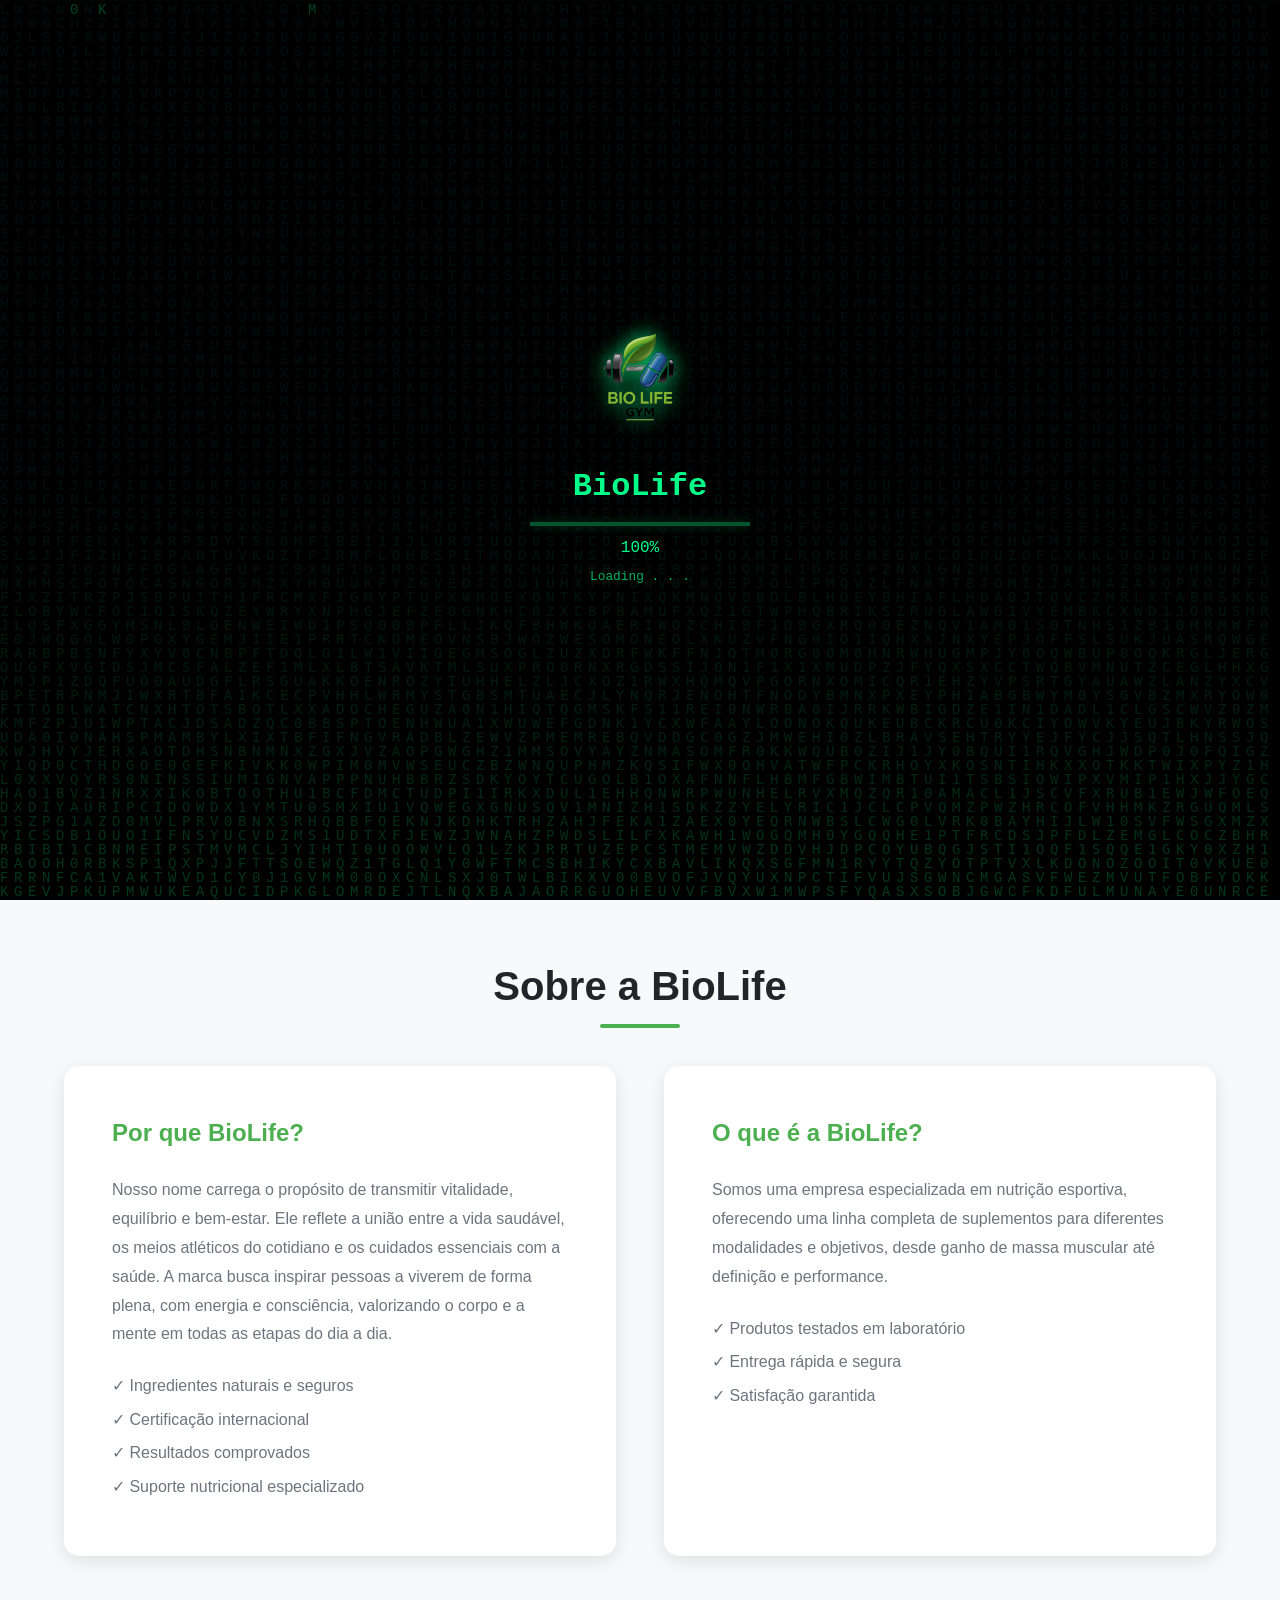
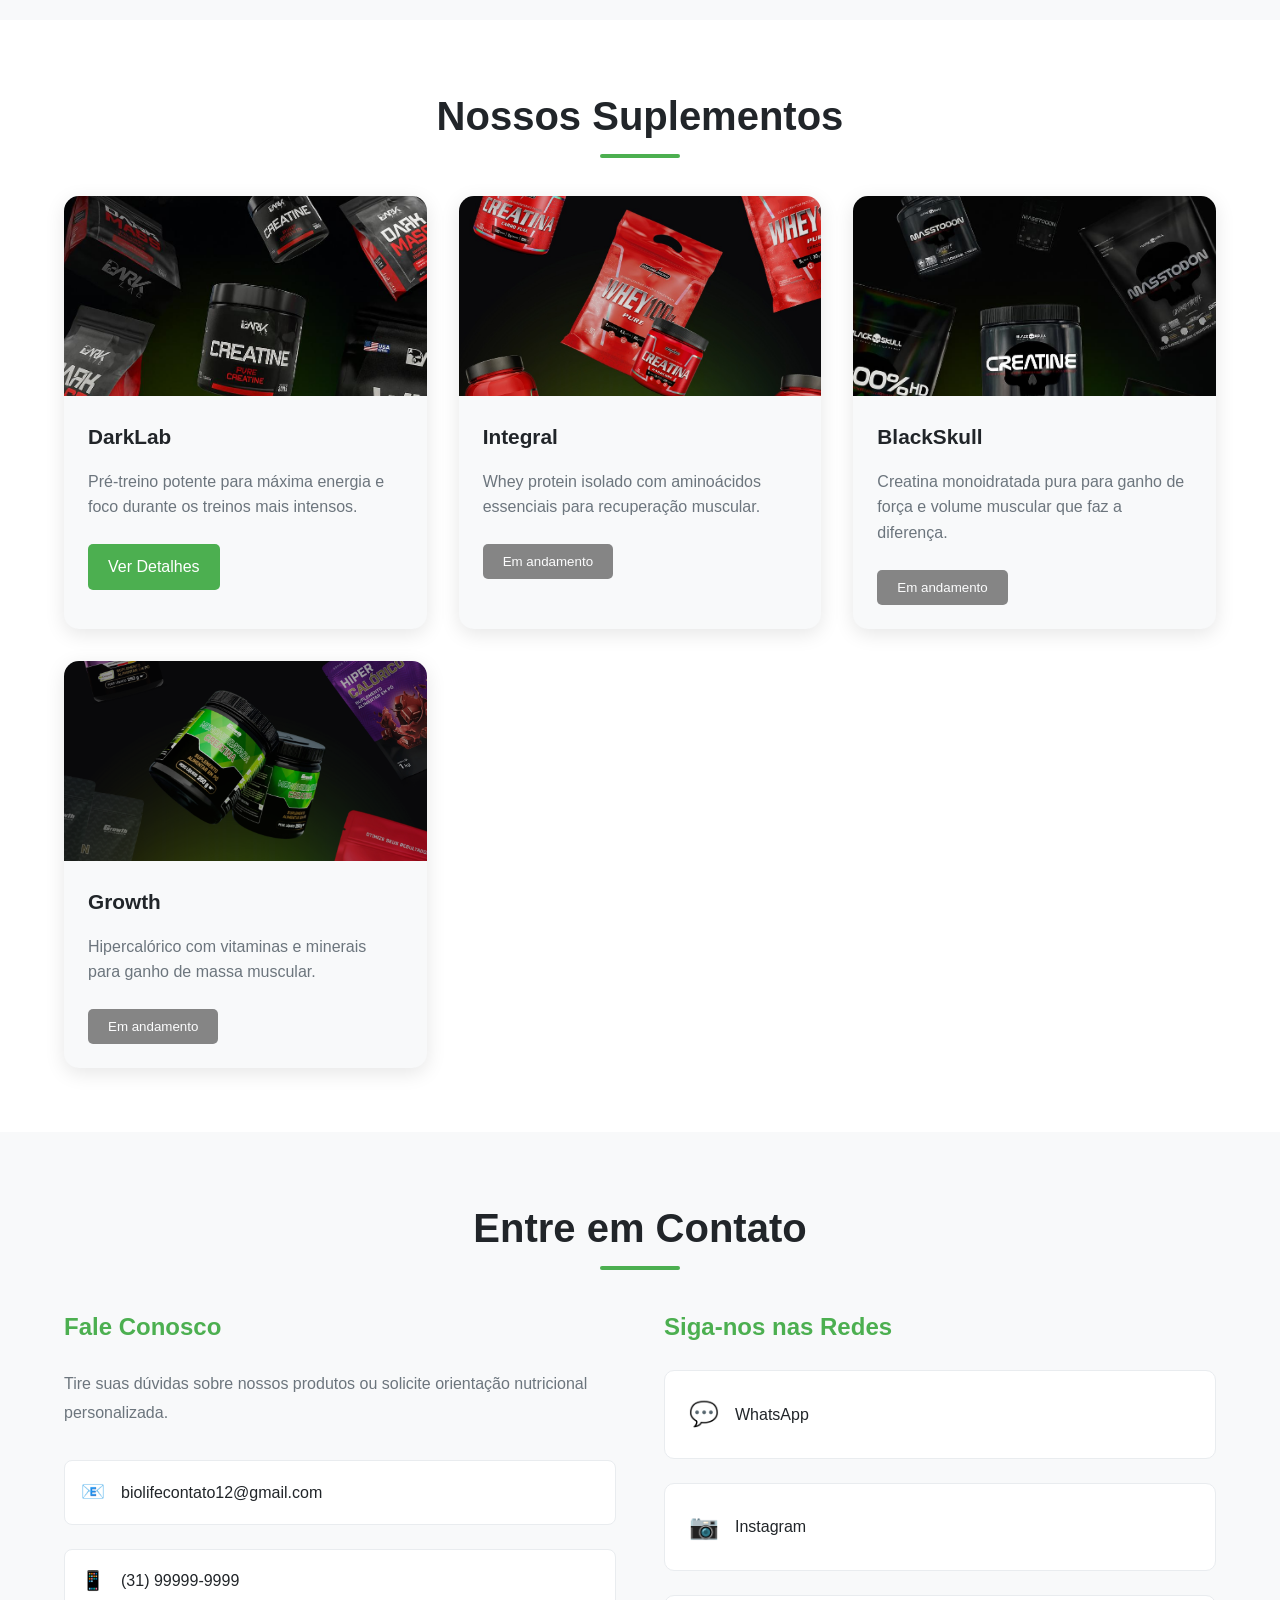
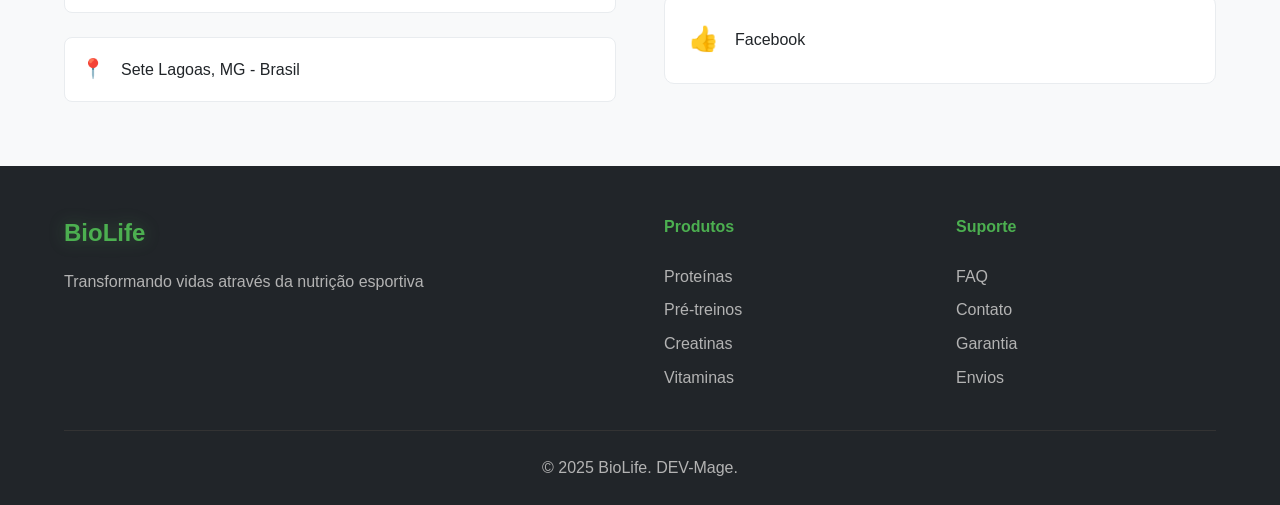
==== index.html @ dbda3864 "corrigindo pix" ====
<!DOCTYPE html>
<html lang="pt-BR">
<head>
    <meta charset="UTF-8">
    <meta name="viewport" content="width=device-width, initial-scale=1.0">
    <title>BioLife - Suplementos Premium para Academia</title>
    <link rel="stylesheet" href="style.css">
    <link href="assets/img/logo.png" rel="icon" type="image/png">
</head>



<body>

    <!-- Efeitos -->
    <div class="page-slide"></div>
    <div class="page-transition"></div>
    <div class="scan-effect"></div>
    

    <!-- Loader -->
    <div id="loader">
        <canvas id="matrix"></canvas>

        <div class="loader-content">
            <img src="assets/img/logo.png" class="loader-logo">
            <h1 class="loader-title">BioLife</h1>

            <div class="loader-bar">
                <div class="loader-progress"></div>
            </div>

            <span id="loader-percent">0%</span>
            <p class="loader-sub">Loading . . .</p>
        </div>

        
    </div>
 
    <!-- Header -->
    <header class="header">
        <nav class="nav">
            <div class="nav-container">
                <div class="logo">
                    <!-- Logo do site -->
                    <img src="assets/img/logo.png" alt="Logo BioLife" class="logo-img">
                    <span class="logo-text">BioLife</span>
                </div>
                
                <ul class="nav-menu">
                    <li><a href="#inicio" class="nav-link">Início</a></li>
                    <li><a href="#sobre" class="nav-link">Sobre</a></li>
                    <li><a href="#suplementos" class="nav-link">Suplementos</a></li>
                    <li><a href="#contato" class="nav-link">Contato</a></li>
                </ul>

                <div class="nav-controls">
                    <button class="theme-toggle" id="themeToggle">
                        <span class="theme-icon">🌙</span>
                    </button>
                    <button class="hamburger" id="hamburger">
                        <span></span>
                        <span></span>
                        <span></span>
                    </button>
                </div>
            </div>
        </nav>
    </header>



    <!-- Hero Section with Carousel -->
    <section id="inicio" class="hero">
        <div class="carousel">
                <div class="carousel-container">
                    <div class="carousel-track">
                        <div class="carousel-slide">
                            <img src="assets/img/Carrossel 1.png" alt="Fitness e Nutrição">
                            <div class="carousel-content">
                                <h1>Transforme seu Corpo com BioLife</h1>
                                <p>Suplementos premium para maximizar seus resultados na academia</p>
                                <a href="#suplementos" class="cta-button">Conheça os Suplementos</a>
                            </div>
                        </div>
                        <div class="carousel-slide">
                            <img src="assets/img/trew.png" alt="Suplementos">
                            <div class="carousel-content">
                                <h1>Qualidade que Faz a Diferença</h1>
                                <p>Fórmulas cientificamente desenvolvidas para atletas exigentes</p>
                                <a href="#sobre" class="cta-button">Saiba Mais</a>
                            </div>
                        </div>
                        <div class="carousel-slide">
                            <img src="assets/img/Carrossel 3.png" alt="Resultados Comprovados">
                            <div class="carousel-content">
                                <h1>Resultados Comprovados</h1>
                                <p>Milhares de atletas já conquistaram seus objetivos conosco</p>
                                <a href="#contato" class="cta-button">Junte-se a Nós</a>
                            </div>
                        </div>
                    </div>
                </div>

            
            <button class="carousel-button prev" id="prevBtn">‹</button>
            <button class="carousel-button next" id="nextBtn">›</button>
            
            <div class="carousel-indicators">
                <span class="indicator active" data-slide="0"></span>
                <span class="indicator" data-slide="1"></span>
                <span class="indicator" data-slide="2"></span>
            </div>
        </div>
    </section>

    <!-- About Section -->
    <section id="sobre" class="about">
        <div class="container">
            <h2 class="section-title">Sobre a BioLife</h2>
            <div class="about-grid">
                <div class="about-card">
                    <h3>Por que BioLife?</h3>
                    <p>Nosso nome carrega o propósito de transmitir vitalidade, equilíbrio e bem-estar. Ele reflete a união entre a vida saudável, os meios atléticos do cotidiano e os cuidados essenciais com a saúde. A marca busca inspirar pessoas a viverem de forma plena, com energia e consciência, valorizando o corpo e a mente em todas as etapas do dia a dia.</p>
                    <ul>
                        <li>✓ Ingredientes naturais e seguros</li>
                        <li>✓ Certificação internacional</li>
                        <li>✓ Resultados comprovados</li>
                        <li>✓ Suporte nutricional especializado</li>
                    </ul>
                </div>
                
                <div class="about-card">
                    <h3>O que é a BioLife?</h3>
                    <p>Somos uma empresa especializada em nutrição esportiva, oferecendo uma linha completa de suplementos para diferentes modalidades e objetivos, desde ganho de massa muscular até definição e performance.</p>
                    <ul>
                        <li>✓ Produtos testados em laboratório</li>
                        <li>✓ Entrega rápida e segura</li>
                        <li>✓ Satisfação garantida</li>
                    </ul>
                </div>
            </div>
        </div>
    </section>

<section id="suplementos" class="products">
    <div class="container">
        <h2 class="section-title">Nossos Suplementos</h2>
        <div class="products-grid">

            <!-- DARKLAB (ativo) -->
            <div class="product-card">
                <div class="product-image">
                    <img src="assets/img/darklab.jpeg" alt="DarkLab">
                </div>
                <div class="product-info">
                    <h3>DarkLab</h3>
                    <p>Pré-treino potente para máxima energia e foco durante os treinos mais intensos.</p>
                    <a href="darklab.html" class="product-button">Ver Detalhes</a>
                </div>
            </div>

            <!-- INTEGRAL (em andamento) -->
            <div class="product-card">
                <div class="product-image">
                    <img src="assets/img/integral.jpeg" alt="Integral">
                </div>
                <div class="product-info">
                    <h3>Integral</h3>
                    <p>Whey protein isolado com aminoácidos essenciais para recuperação muscular.</p>
                    <button class="product-button disabled" disabled>Em andamento</button>
                </div>
            </div>

            <!-- BLACKSKULL (em andamento) -->
            <div class="product-card">
                <div class="product-image">
                    <img src="assets/img/blackskull.jpeg" alt="BlackSkull">
                </div>
                <div class="product-info">
                    <h3>BlackSkull</h3>
                    <p>Creatina monoidratada pura para ganho de força e volume muscular que faz a diferença.</p>
                    <button class="product-button disabled" disabled>Em andamento</button>
                </div>
            </div>

            <!-- GROWTH (em andamento) -->
            <div class="product-card">
                <div class="product-image">
                    <img src="assets/img/Growth.png" alt="Growth">
                </div>
                <div class="product-info">
                    <h3>Growth</h3>
                    <p>Hipercalórico com vitaminas e minerais para ganho de massa muscular.</p>
                    <button class="product-button disabled" disabled>Em andamento</button>
                </div>
            </div>

        </div>
    </div>
</section>



    <!-- Contact Section -->
    <section id="contato" class="contact">
        <div class="container">
            <h2 class="section-title">Entre em Contato</h2>
            <div class="contact-content">
                <div class="contact-info">
                    <h3>Fale Conosco</h3>
                    <p>Tire suas dúvidas sobre nossos produtos ou solicite orientação nutricional personalizada.</p>
                    <div class="contact-methods">
                        <div class="contact-method">
                            <span class="contact-icon">📧</span>
                            <span>biolifecontato12@gmail.com</span>
                        </div>
                        <div class="contact-method">
                            <span class="contact-icon">📱</span>
                            <span>(31) 99999-9999</span>
                        </div>
                        <div class="contact-method">
                            <span class="contact-icon">📍</span>
                            <span>Sete Lagoas, MG - Brasil</span>
                        </div>
                    </div>
                </div>
                
                <div class="social-links">
                    <h3>Siga-nos nas Redes</h3>
                    <div class="social-icons">
                        <a href="" class="social-link whatsapp">
                            <span class="social-icon">💬</span>
                            <span>WhatsApp</span>
                        </a>
                        <a href="https://www.instagram.com/bio_life_gym/?next=%2F" class="social-link instagram">
                            <span class="social-icon">📷</span>
                            <span>Instagram</span>
                        </a>
                        <a href="#" class="social-link facebook">
                            <span class="social-icon">👍</span>
                            <span>Facebook</span>
                        </a>
                    </div>
                </div>
            </div>
        </div>
    </section>

    <!-- Footer -->
    <footer class="footer">
        <div class="container">
            <div class="footer-content">
                <div class="footer-brand">
                    <span class="logo-text">BioLife</span>
                    <p>Transformando vidas através da nutrição esportiva</p>
                </div>
                <div class="footer-links">
                    <div class="footer-column">
                        <h4>Produtos</h4>
                        <a href="#">Proteínas</a>
                        <a href="#">Pré-treinos</a>
                        <a href="#">Creatinas</a>
                        <a href="#">Vitaminas</a>
                    </div>
                    <div class="footer-column">
                        <h4>Suporte</h4>
                        <a href="#">FAQ</a>
                        <a href="#">Contato</a>
                        <a href="#">Garantia</a>
                        <a href="#">Envios</a>
                    </div>
                </div>
            </div>
            <div class="footer-bottom">
                <p>&copy; 2025 BioLife. DEV-Mage.</p>
            </div>
        </div>
    </footer>

    <script src="script.js"></script>
</body>
</html>
---- style.css ----
/* CSS Reset and Base Styles */
* {
    margin: 0;
    padding: 0;
    box-sizing: border-box;
}

html {
    scroll-behavior: smooth;
}

:root {
    /* Light Theme Colors */
    --primary-color: #4CAF50;
    --primary-dark: #45A049;
    --secondary-color: #81C784;
    --accent-color: #FFC107;
    --bg-color: #ffffff;
    --surface-color: #f8f9fa;
    --text-primary: #212529;
    --text-secondary: #6c757d;
    --border-color: #e9ecef;
    --shadow-color: rgba(0, 0, 0, 0.1);
    --header-bg: rgba(255, 255, 255, 0.95);

    /* Transitions */
    --transition-fast: 0.2s ease;
    --transition-normal: 0.3s ease;
    --transition-slow: 0.5s ease;

    /* Spacing */
    --spacing-xs: 0.5rem;
    --spacing-sm: 1rem;
    --spacing-md: 1.5rem;
    --spacing-lg: 2rem;
    --spacing-xl: 3rem;
    --spacing-xxl: 4rem;
}

/* Dark Theme Overrides */
[data-theme="dark"] {
    --primary-color: #66BB6A;
    --primary-dark: #4CAF50;
    --secondary-color: #A5D6A7;
    --accent-color: #FFD54F;
    --bg-color: #121212;
    --surface-color: #1e1e1e;
    --text-primary: #ffffff;
    --text-secondary: #b3b3b3;
    --border-color: #333333;
    --shadow-color: rgba(0, 0, 0, 0.3);
    --header-bg: rgba(18, 18, 18, 0.95);
}

/* Tema automático SOMENTE se o usuário não tiver escolhido manualmente */
:root:not([data-theme]) {
    color-scheme: light;
}

@media (prefers-color-scheme: dark) {
    :root:not([data-theme]) {
        --primary-color: #66BB6A;
        --primary-dark: #4CAF50;
        --secondary-color: #A5D6A7;
        --accent-color: #FFD54F;
        --bg-color: #121212;
        --surface-color: #1e1e1e;
        --text-primary: #ffffff;
        --text-secondary: #b3b3b3;
        --border-color: #333333;
        --shadow-color: rgba(0, 0, 0, 0.3);
        --header-bg: rgba(18, 18, 18, 0.95);
        color-scheme: dark;
    }
}



body {
    font-family: 'Poppins', sans-serif;
    line-height: 1.6;
    color: var(--text-primary);
    background-color: var(--bg-color);
    transition: background-color var(--transition-normal), color var(--transition-normal);
}

.container {
    max-width: 1200px;
    margin: 0 auto;
    padding: 0 var(--spacing-md);
}

/* --- (todo o resto do seu CSS continua igual, usando as variáveis de cor) --- */


/* Header Styles */
.header {
    position: fixed;
    top: 0;
    left: 0;
    right: 0;
    z-index: 1000;
    background: var(--header-bg);
    backdrop-filter: blur(10px);
    border-bottom: 1px solid var(--border-color);
    transition: all var(--transition-normal);
}

.nav-container {
    display: flex;
    justify-content: space-between;
    align-items: center;
    padding: var(--spacing-sm) var(--spacing-md);
    max-width: 1200px;
    margin: 0 auto;
}

.logo {
    display: flex;
    align-items: center;
    gap: 8px; /* Espaço entre logo e texto */
}

.logo-img {
    height: 90px; /* Ajuste o tamanho da logo */
    width: auto;
    filter: drop-shadow(0 0 8px rgba(76,175,80,0.3));
}


.logo-text {
    font-size: 1.8rem;
    font-weight: 700;
    color: var(--primary-color);
    text-decoration: none;
    filter: drop-shadow(0 0 8px rgba(76,175,80,0.3));
}

.nav-menu {
    display: flex;
    list-style: none;
    gap: var(--spacing-lg);
}

.cta-button {
    background: var(--primary-color);
    color: white;
    border: none;
    padding: var(--spacing-md) var(--spacing-xl);
    border-radius: 5px;
    cursor: pointer;
    transition: all var(--transition-fast);
    text-decoration: none;
    font-weight: 500;
    filter: drop-shadow(0 0 8px rgba(76,175,80,0.3));
}

.nav-link {
    text-decoration: none;
    color: var(--text-primary);
    font-weight: 500;
    transition: color var(--transition-fast);
    position: relative;
}

.nav-link:hover {
    color: var(--primary-color);
}

.nav-link::after {
    content: '';
    position: absolute;
    bottom: -4px;
    left: 0;
    width: 0;
    height: 2px;
    background: var(--primary-color);
    transition: width var(--transition-fast);
}

.nav-link:hover::after {
    width: 100%;
}

.nav-controls {
    display: flex;
    align-items: center;
    gap: var(--spacing-sm);
}

.theme-toggle {
    background: none;
    border: 2px solid var(--border-color);
    border-radius: 50%;
    width: 40px;
    height: 40px;
    cursor: pointer;
    display: flex;
    align-items: center;
    justify-content: center;
    transition: all var(--transition-fast);
}

.theme-toggle:hover {
    border-color: var(--primary-color);
    transform: scale(1.1);
}

.theme-icon {
    font-size: 0.950rem;
    transition: transform var(--transition-fast);
}

.hamburger {
    display: none;
    flex-direction: column;
    background: none;
    border: none;
    cursor: pointer;
    padding: var(--spacing-xs);
}

.hamburger span {
    width: 25px;
    height: 3px;
    background: var(--text-primary);
    margin: 2px 0;
    transition: all var(--transition-fast);
}

/* Hero and Carousel Styles */
.hero {
    margin-top: 80px;
    height: 90vh;
    position: relative;
    overflow: hidden;
}

.carousel {
    position: relative;
    width: 100%;
    height: 100%;
    overflow: hidden;
    touch-action: pan-y;
}

.carousel-container {
  width: 100%;
  height: 100%;
  overflow: hidden;
  position: relative;
}

.carousel-track {
  display: flex;
  width: 100%;
  height: 100%;
  transition: transform 0.8s ease-in-out;
  align-items: stretch;
}

.carousel-slide {
  min-width: 100%;
  height: auto;
  flex-shrink: 0;
  position: relative;
  opacity: 1; /* 🔥 deixa todos visíveis */
  margin: 0;
}

.carousel-slide img {
  width: 100%;
  height: 100%;
  object-fit: cover;
  transition: transform 1s ease;
  display: block;
}

/* Zoom leve no slide ativo */
.carousel-slide.active img {
  transform: scale(1.05);
}



.carousel-slide.active {
    opacity: 1;
}

.carousel-slide img {
    width: 100%;
    height: 100%;
    object-fit: cover;
}

.carousel-content {
    position: absolute;
    top: 50%;
    left: 50%;
    transform: translate(-50%, -50%);
    text-align: center;
    color: white;
    z-index: 2;
    max-width: 600px;
    padding: var(--spacing-md);
}

.carousel-content::before {
    content: '';
    position: absolute;
    top: -20px;
    left: -20px;
    right: -20px;
    bottom: -20px;
    background: rgba(0, 0, 0, 0.4);
    border-radius: 20px;
    z-index: -1;
}

.carousel-content h1 {
    font-size: 3rem;
    font-weight: 700;
    margin-bottom: var(--spacing-md);
    text-shadow: 2px 2px 4px rgba(0, 0, 0, 0.5);
}

.carousel-content p {
    font-size: 1.2rem;
    margin-bottom: var(--spacing-lg);
    text-shadow: 1px 1px 2px rgba(0, 0, 0, 0.5);
}

.cta-button {
    background: var(--primary-color);
    color: white;
    border: none;
    padding: var(--spacing-md) var(--spacing-xl);
    font-size: 1.1rem;
    font-weight: 600;
    border-radius: 50px;
    cursor: pointer;
    transition: all var(--transition-fast);
    text-transform: uppercase;
    letter-spacing: 0.5px;
}

.cta-button:hover {
    background: var(--primary-dark);
    transform: translateY(-2px);
    box-shadow: 0 8px 20px rgba(76, 175, 80, 0.3);
}

.carousel-button {
    position: absolute;
    top: 50%;
    transform: translateY(-50%);
    background: rgba(255, 255, 255, 0.2);
    color: white;
    border: none;
    width: 50px;
    height: 50px;
    border-radius: 50%;
    font-size: 1.5rem;
    cursor: pointer;
    transition: all var(--transition-fast);
    backdrop-filter: blur(10px);
}

.carousel-button:hover {
    background: rgba(255, 255, 255, 0.3);
    transform: translateY(-50%) scale(1.1);
}

.carousel-button.prev {
    left: var(--spacing-lg);
}

.carousel-button.next {
    right: var(--spacing-lg);
}

.carousel-indicators {
    position: absolute;
    bottom: var(--spacing-lg);
    left: 50%;
    transform: translateX(-50%);
    display: flex;
    gap: var(--spacing-sm);
}

.indicator {
    width: 12px;
    height: 12px;
    border-radius: 50%;
    background: rgba(255, 255, 255, 0.5);
    cursor: pointer;
    transition: all var(--transition-fast);
}

.indicator.active {
    background: white;
    transform: scale(1.2);
}

/* Section Styles */
section {
    padding: var(--spacing-xxl) 0;
}

.section-title {
    text-align: center;
    font-size: 2.5rem;
    font-weight: 700;
    margin-bottom: var(--spacing-xl);
    color: var(--text-primary);
    position: relative;
}

.section-title::after {
    content: '';
    position: absolute;
    bottom: -10px;
    left: 50%;
    transform: translateX(-50%);
    width: 80px;
    height: 4px;
    background: var(--primary-color);
    border-radius: 2px;
}

/* About Section */
.about {
    background: var(--surface-color);
}

.about-grid {
    display: grid;
    grid-template-columns: 1fr 1fr;
    gap: var(--spacing-xl);
}

.about-card {
    background: var(--bg-color);
    padding: var(--spacing-xl);
    border-radius: 15px;
    box-shadow: 0 5px 20px var(--shadow-color);
    transition: transform var(--transition-normal);
}

.about-card:hover {
    transform: translateY(-5px);
}

.about-card h3 {
    font-size: 1.5rem;
    font-weight: 600;
    margin-bottom: var(--spacing-md);
    color: var(--primary-color);
}

.about-card p {
    margin-bottom: var(--spacing-md);
    color: var(--text-secondary);
    line-height: 1.8;
}

.about-card ul {
    list-style: none;
}

.about-card li {
    margin-bottom: var(--spacing-xs);
    color: var(--text-secondary);
}

/* Products Section */
.products-grid {
    display: grid;
    grid-template-columns: repeat(auto-fit, minmax(280px, 1fr));
    gap: var(--spacing-lg);
}

.product-card {
    background: var(--surface-color);
    border-radius: 15px;
    overflow: hidden;
    box-shadow: 0 5px 20px var(--shadow-color);
    transition: all var(--transition-normal);
}

.product-card:hover {
    transform: translateY(-10px);
    box-shadow: 0 15px 40px var(--shadow-color);
}

.product-image {
    position: relative;
    height: 200px;
    overflow: hidden;
}

.product-image img {
    width: 100%;
    height: 100%;
    object-fit: cover;
    transition: transform var(--transition-normal);
}

.product-card:hover .product-image img {
    transform: scale(1.05);
}

.product-info {
    padding: var(--spacing-md);
}

.product-info h3 {
    font-size: 1.3rem;
    font-weight: 600;
    margin-bottom: var(--spacing-sm);
    color: var(--text-primary);
}

.product-info p {
    color: var(--text-secondary);
    margin-bottom: var(--spacing-md);
    line-height: 1.6;
}

.product-price {
    font-size: 1.4rem;
    font-weight: 700;
    color: var(--primary-color);
    margin-bottom: var(--spacing-md);
}

.product-button {
    display: inline-block;
    padding: 10px 20px;
    background-color: var(--primary-color);
    color: #fff;
    border: none;
    border-radius: 5px;
    text-decoration: none;
    text-align: center;
    transition: background-color 0.3s ease;
}

.product-button:hover {
    background-color: var(--primary-color-dark);
}

/* Contact Section */
.contact {
    background: var(--surface-color);
}

.contact-content {
    display: grid;
    grid-template-columns: 1fr 1fr;
    gap: var(--spacing-xl);
    align-items: start;
}

.contact-info h3,
.social-links h3 {
    font-size: 1.5rem;
    font-weight: 600;
    margin-bottom: var(--spacing-md);
    color: var(--primary-color);
}

.contact-info p {
    color: var(--text-secondary);
    margin-bottom: var(--spacing-lg);
    line-height: 1.8;
}

.contact-methods {
    display: flex;
    flex-direction: column;
    gap: var(--spacing-md);
}

.contact-method {
    display: flex;
    align-items: center;
    gap: var(--spacing-sm);
    padding: var(--spacing-sm);
    background: var(--bg-color);
    border-radius: 8px;
    border: 1px solid var(--border-color);
}

.contact-icon {
    font-size: 1.2rem;
}

.social-icons {
    display: flex;
    flex-direction: column;
    gap: var(--spacing-md);
}

.social-link {
    display: flex;
    align-items: center;
    gap: var(--spacing-sm);
    padding: var(--spacing-md);
    background: var(--bg-color);
    border-radius: 10px;
    text-decoration: none;
    color: var(--text-primary);
    border: 1px solid var(--border-color);
    transition: all var(--transition-fast);
}

.social-link:hover {
    transform: translateX(5px);
    box-shadow: 0 5px 15px var(--shadow-color);
}

.social-link.whatsapp:hover {
    border-color: #25D366;
    background: rgba(37, 211, 102, 0.1);
}

.social-link.instagram:hover {
    border-color: #E4405F;
    background: rgba(228, 64, 95, 0.1);
}

.social-link.facebook:hover {
    border-color: #1877F2;
    background: rgba(24, 119, 242, 0.1);
}

.social-icon {
    font-size: 1.5rem;
}

/* Footer */
.footer {
    background: var(--text-primary);
    color: var(--bg-color);
    padding: var(--spacing-xl) 0 var(--spacing-md) 0;
}

.footer-content {
    display: grid;
    grid-template-columns: 1fr 1fr;
    gap: var(--spacing-xl);
    margin-bottom: var(--spacing-lg);
}

.footer-brand .logo-text {
    color: var(--primary-color);
    font-size: 1.5rem;
    margin-bottom: var(--spacing-sm);
    display: block;
}

.footer-brand p {
    color: #b3b3b3;
    line-height: 1.6;
}

.footer-links {
    display: grid;
    grid-template-columns: 1fr 1fr;
    gap: var(--spacing-lg);
}

.footer-column h4 {
    font-weight: 600;
    margin-bottom: var(--spacing-md);
    color: var(--primary-color);
}

.footer-column a {
    display: block;
    color: #b3b3b3;
    text-decoration: none;
    margin-bottom: var(--spacing-xs);
    transition: color var(--transition-fast);
}

.footer-column a:hover {
    color: var(--primary-color);
}

.footer-bottom {
    border-top: 1px solid #333;
    padding-top: var(--spacing-md);
    text-align: center;
    color: #b3b3b3;
}

/* Responsive Design */
@media (max-width: 768px) {
    .nav-menu {
        position: fixed;
        top: 80px;
        left: -100%;
        width: 100%;
        height: calc(100vh - 80px);
        background: var(--header-bg);
        flex-direction: column;
        justify-content: flex-start;
        align-items: center;
        padding-top: var(--spacing-xl);
        transition: left var(--transition-normal);
        backdrop-filter: blur(10px);
    }

    .nav-menu.active {
        left: 0;
    }

    .hamburger {
        display: flex;
    }

    .hamburger.active span:nth-child(1) {
        transform: rotate(45deg) translate(5px, 5px);
    }

    .hamburger.active span:nth-child(2) {
        opacity: 0;
    }

    .hamburger.active span:nth-child(3) {
        transform: rotate(-45deg) translate(7px, -6px);
    }

    .carousel-content h1 {
        font-size: 2rem;
    }

    .carousel-content p {
        font-size: 1rem;
    }

    .carousel-button {
        width: 40px;
        height: 40px;
        font-size: 1.2rem;
    }

    .carousel-button.prev {
        left: var(--spacing-sm);
    }

    .carousel-button.next {
        right: var(--spacing-sm);
    }

    .about-grid {
        grid-template-columns: 1fr;
        gap: var(--spacing-lg);
    }

    .contact-content {
        grid-template-columns: 1fr;
        gap: var(--spacing-lg);
    }

    .footer-content {
        grid-template-columns: 1fr;
        text-align: center;
    }

    .footer-links {
        grid-template-columns: 1fr 1fr;
    }

    .social-icons {
        flex-direction: row;
        flex-wrap: wrap;
        justify-content: center;
    }

    .section-title {
        font-size: 2rem;
    }
}

@media (max-width: 480px) {
    .products-grid {
        grid-template-columns: 1fr;
    }

    .carousel-content h1 {
        font-size: 1.5rem;
    }

    .nav-container {
        padding: var(--spacing-sm);
    }

    .logo-text {
        font-size: 1.5rem;
    }

    .hero {
        height: 70vh;
    }

    section {
        padding: var(--spacing-lg) 0;
    }

    .footer-links {
        grid-template-columns: 1fr;
        text-align: center;
    }
}

/* Smooth Scrolling */
html {
    scroll-behavior: smooth;
}

/* Custom Scrollbar */
::-webkit-scrollbar {
    width: 8px;
}

::-webkit-scrollbar-track {
    background: var(--surface-color);
}

::-webkit-scrollbar-thumb {
    background: var(--primary-color);
    border-radius: 4px;
}

::-webkit-scrollbar-thumb:hover {
    background: var(--primary-dark);
}

/* Animation Classes */
.fade-in {
    opacity: 0;
    transform: translateY(30px);
    transition: all var(--transition-slow);
}

.fade-in.visible {
    opacity: 1;
    transform: translateY(0);
}

/* Loading Animation */
@keyframes pulse {
    0%, 100% {
        opacity: 1;
    }
    50% {
        opacity: 0.5;
    }
}

.loading {
    animation: pulse 2s cubic-bezier(0.4, 0, 0.6, 1) infinite;
}

/* High Contrast Mode Support */
@media (prefers-contrast: high) {
    :root {
        --shadow-color: rgba(0, 0, 0, 0.3);
        --border-color: #666666;
    }
    
    [data-theme="dark"] {
        --shadow-color: rgba(255, 255, 255, 0.2);
        --border-color: #999999;
    }
}

/* Reduced Motion Support */
@media (prefers-reduced-motion: reduce) {
    *,
    *::before,
    *::after {
        animation-duration: 0.01ms !important;
        animation-iteration-count: 1 !important;
        transition-duration: 0.01ms !important;
    }
    
    html {
        scroll-behavior: auto;
    }
}

.product-button.disabled {
  background-color: #555;
  cursor: not-allowed;
  opacity: 0.7;
  border: none;
}

.product-button.disabled:hover {
  transform: none;
  background-color: #555;
}

/* ===== MATRIX BACKGROUND ===== */
#loader {
    position: fixed;
    inset: 0;
    background: black;
    z-index: 9999;
    overflow: hidden;
    display: flex;
    align-items: center;
    justify-content: center;
}

/* canvas full */
#matrix {
    position: absolute;
    width: 100%;
    height: 100%;
    z-index: 1;
}

/* conteúdo acima */
.loader-content {
    position: relative;
    z-index: 2;
    text-align: center;
    color: #00ff88;
    font-family: monospace;
}

/* glitch mais pesado */
.loader-title {
    font-size: 2rem;
    margin-bottom: 10px;
    animation: glitch 0.4s infinite;
}

@keyframes glitch {
    0% { transform: translate(0); }
    25% { transform: translate(2px, -2px); }
    50% { transform: translate(-2px, 2px); }
    75% { transform: translate(2px, 2px); }
    100% { transform: translate(0); }
}

.loader-logo {
    width: 130px;
    height: 130px;
    margin-bottom: 10px;
    filter: drop-shadow(0 0 10px #02d371);
}

.loader-bar {
    width: 220px;
    height: 4px;
    background: #111;
    margin: 10px auto;
}

.loader-progress {
    height: 100%;
    width: 0%;
    background: #02552e;
    box-shadow: 0 0 10px #003f22;
}

#loader-percent {
    font-size: 1rem;
}

.loader-sub {
    font-size: 0.8rem;
    opacity: 0.7;
    margin-top: 5px;
}

/* scan line */
#loader::after {
    content: '';
    position: absolute;
    width: 100%;
    height: 2px;
    background: #028347;
    top: 0;
    animation: scan 2s linear infinite;
}

@keyframes scan {
    0% { top: 0; }
    100% { top: 100%; }
}

#loader.hidden {
    opacity: 0;
    visibility: hidden;
    transition: 0.8s;
}


.page-transition.active {
    opacity: 1;
}

/* container da transição */


.page-slide.active {
    transform: translateX(0%);
}
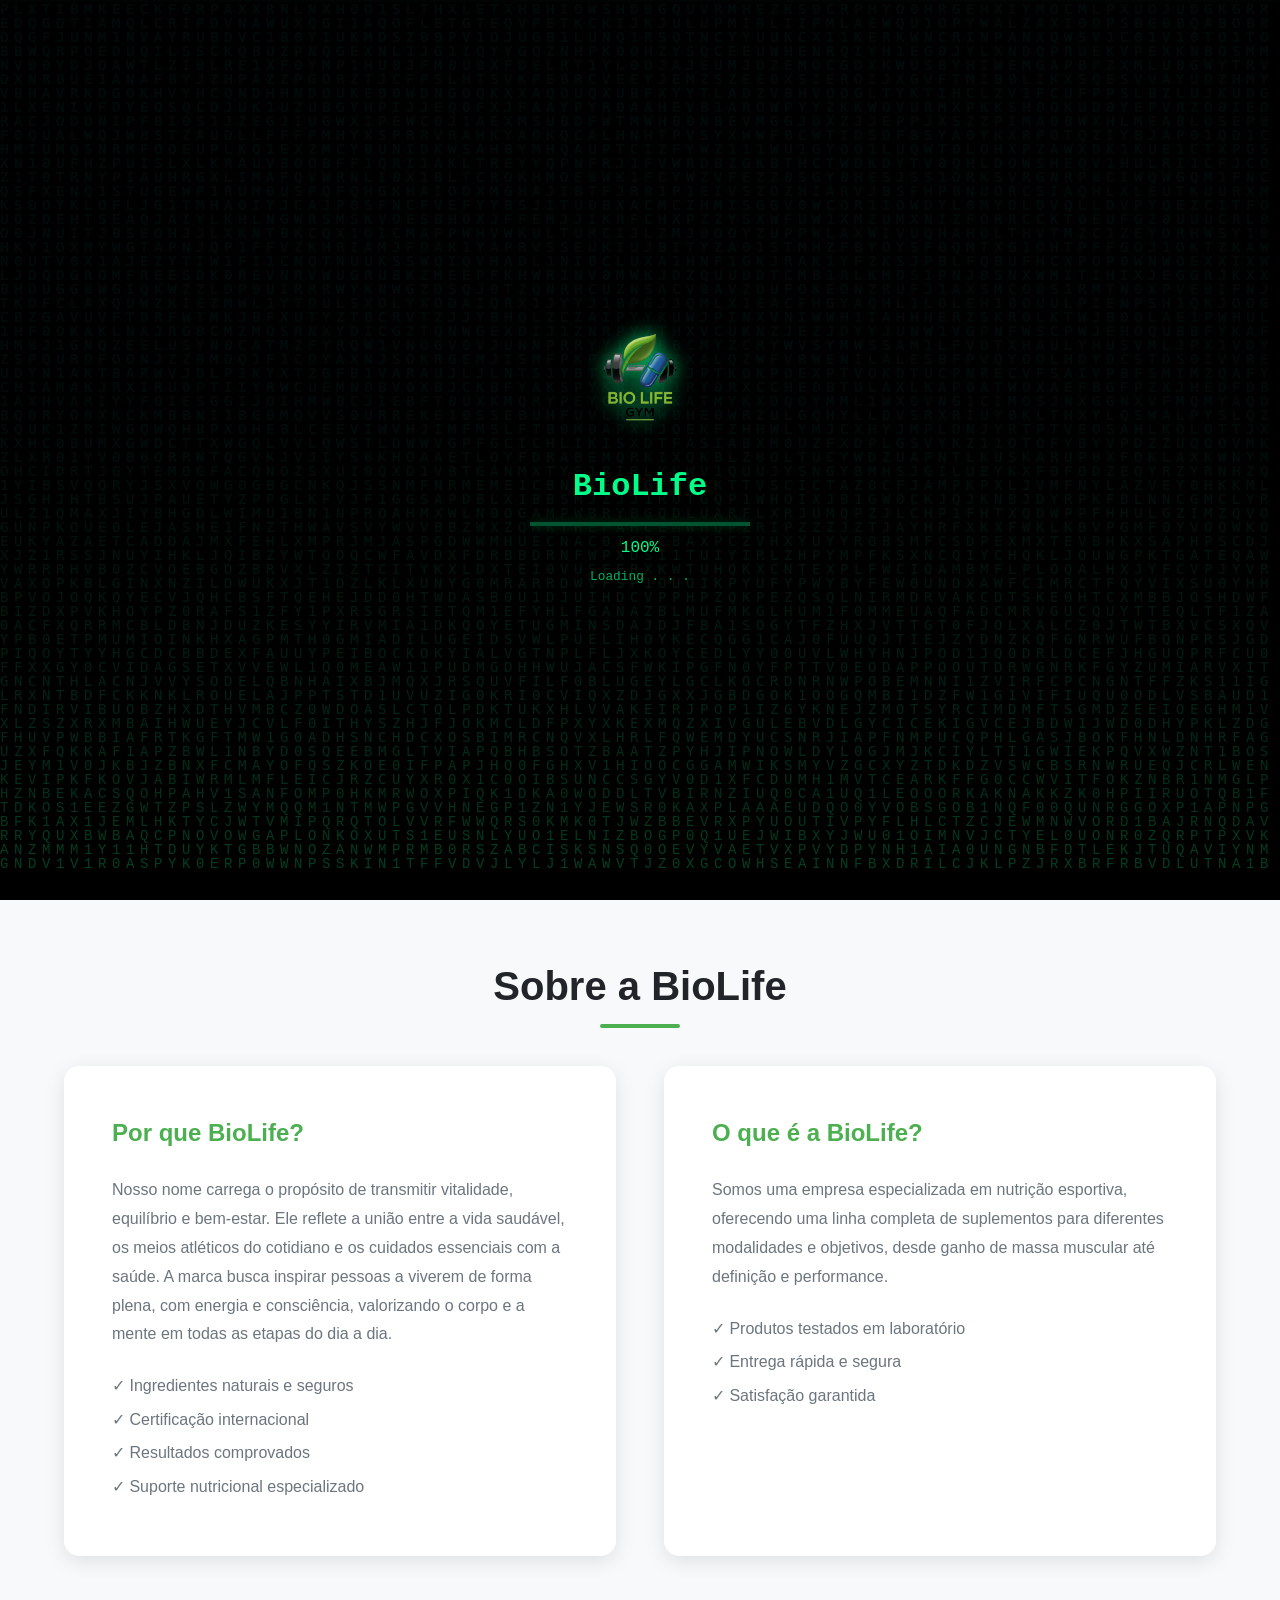
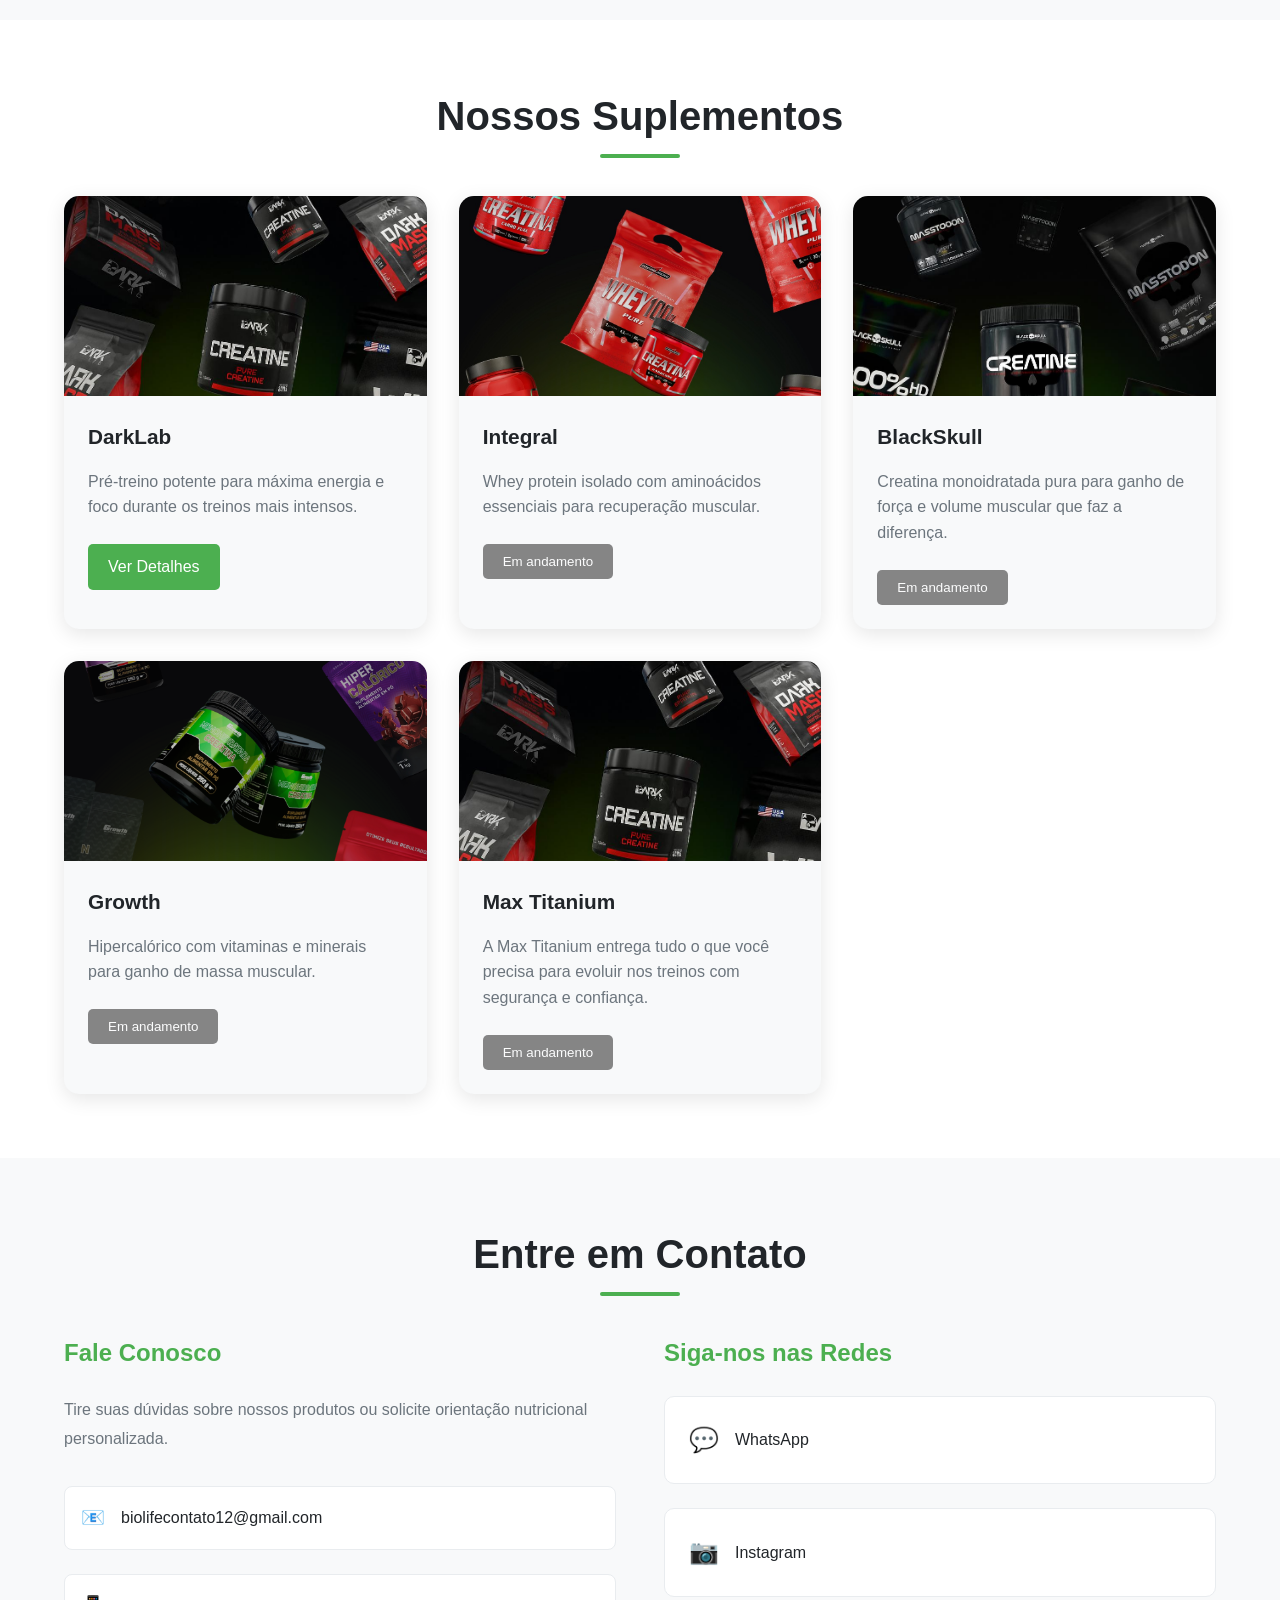
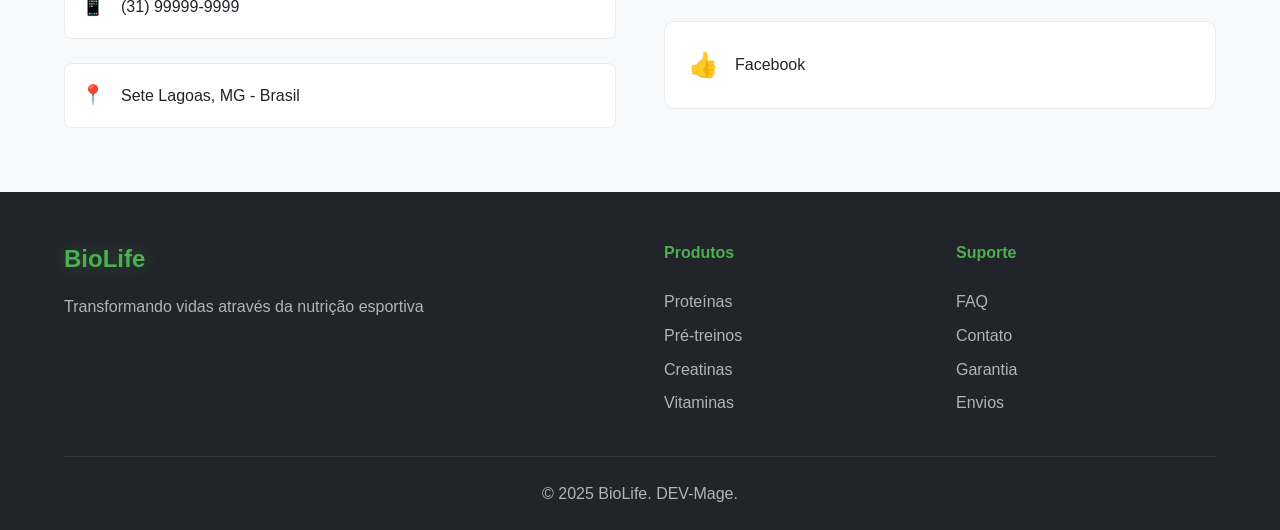
==== commit 0c904f3a: "curriculo" ====
--- a/index.html
+++ b/index.html
@@ -7,9 +7,9 @@
     <link rel="stylesheet" href="style.css">
     <link href="assets/img/logo.png" rel="icon" type="image/png">
 </head>
-
-
-
+    
+</body>
+</html>
 <body>
 
     <!-- Efeitos -->
@@ -192,6 +192,18 @@
                 <div class="product-info">
                     <h3>Growth</h3>
                     <p>Hipercalórico com vitaminas e minerais para ganho de massa muscular.</p>
+                    <button class="product-button disabled" disabled>Em andamento</button>
+                </div>
+            </div>
+
+            <!-- MAX TITANIUM (em andamento) -->
+            <div class="product-card">
+                <div class="product-image">
+                    <img src="assets/img/darklab.jpeg" alt="MaxTitanium">
+                </div>
+                <div class="product-info">
+                    <h3>Max Titanium</h3>
+                    <p>A Max Titanium entrega tudo o que você precisa para evoluir nos treinos com segurança e confiança.</p>
                     <button class="product-button disabled" disabled>Em andamento</button>
                 </div>
             </div>
--- a/style.css
+++ b/style.css
@@ -1014,3 +1014,70 @@
     transform: translateX(0%);
 }
 
+@media (max-width: 768px) {
+    /* 1. Aumentamos um pouco a altura para caber todo o texto e botão */
+    .hero {
+        height: 520px !important; 
+        margin-top: 60px;
+    }
+
+    /* 2. O SEGREDO: Faz a imagem se ajustar sem dar aquele zoom bizarro que corta tudo */
+    .carousel-item {
+        background-size: cover !important; /* Mantém preenchido */
+        background-position: center center !important;
+        height: 100% !important;
+    }
+
+    /* 3. Ajuste do conteúdo para não encostar nas bordas */
+    .carousel-content {
+        width: 90% !important;
+        left: 50% !important;
+        top: 50% !important;
+        transform: translate(-50%, -50%) !important;
+        padding: 20px !important;
+        background: rgba(0, 0, 0, 0.4); /* Escurece um pouco o fundo para ler melhor */
+        border-radius: 15px;
+    }
+
+    .carousel-content h1 {
+        font-size: 1.4rem !important; /* Diminuímos um pouco para não quebrar linha toda hora */
+        margin-bottom: 10px !important;
+    }
+    
+    .carousel-content p {
+        font-size: 0.85rem !important;
+        line-height: 1.3 !important;
+        margin-bottom: 15px !important;
+        max-width: 100% !important;
+    }
+
+    /* 4. Botão menor para caber na tela */
+    .btn-primary {
+        padding: 8px 16px !important;
+        font-size: 0.85rem !important;
+    }
+
+    /* 5. Setas: Vamos deixar bem no cantinho para não ficar em cima do texto */
+    .carousel-button {
+        width: 30px !important;
+        height: 30px !important;
+        background: rgba(0, 0, 0, 0.3) !important;
+    }
+
+    .carousel-button.prev { left: 2px !important; }
+    .carousel-button.next { right: 2px !important; }
+}
+
+/* Efeito de Surgimento (Reveal) */
+.reveal {
+    opacity: 0;
+    transform: translateY(30px);
+    transition: opacity 0.8s ease-out, transform 0.8s ease-out;
+    visibility: hidden;
+}
+
+.reveal.visible {
+    opacity: 1;
+    transform: translateY(0);
+    visibility: visible;
+}
